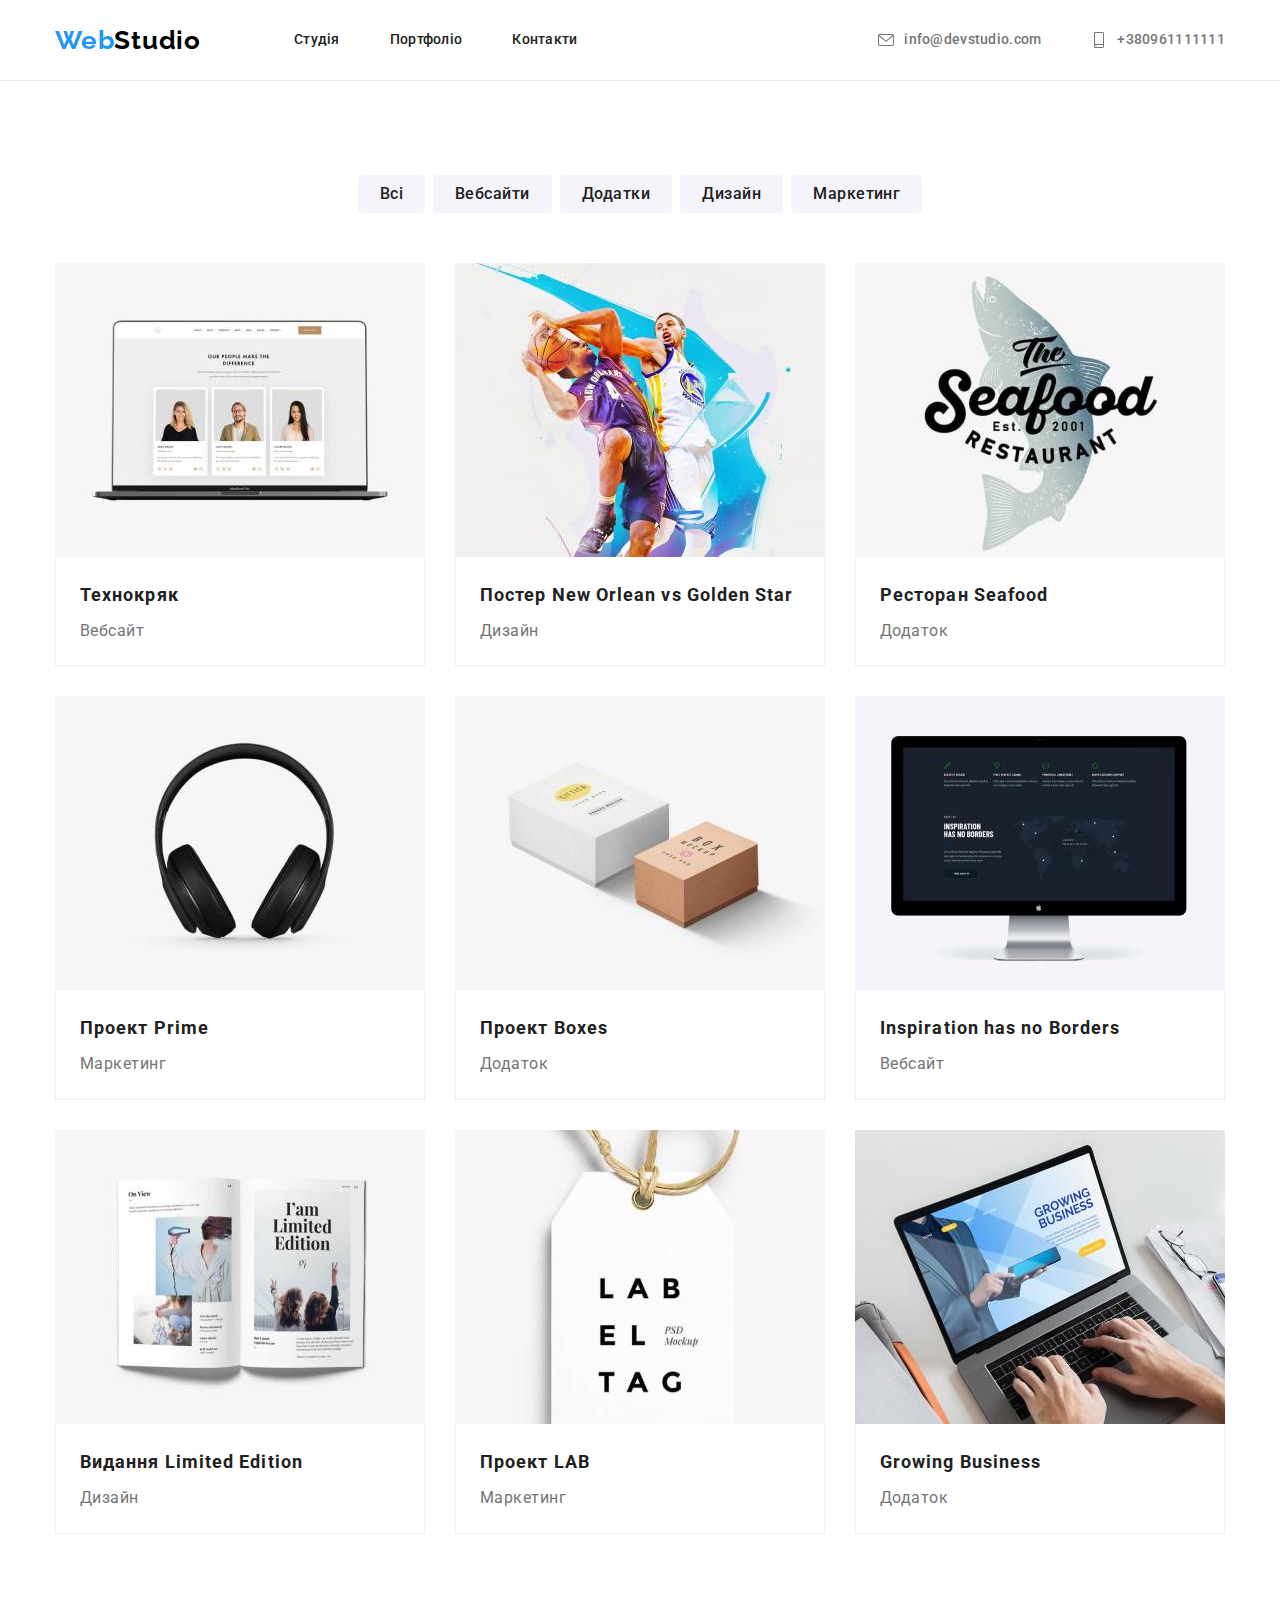
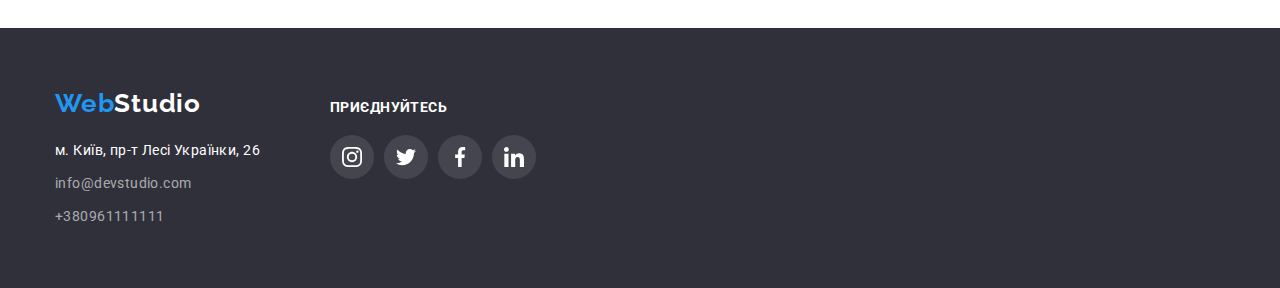
==== portfolio.html @ 430ec13f "css" ====
<!DOCTYPE html>
  <html lang="en">

  <head>
     <meta charset="UTF-8">
     <meta http-equiv="X-UA-Compatible" content="IE=edge">
     <meta name="viewport" content="width=device-width, initial-scale=1.0">
     <title>Document</title>
     <link rel="preconnect" href="https://fonts.googleapis.com">
     <link rel="preconnect" href="https://fonts.gstatic.com" crossorigin>
     <link href="https://fonts.googleapis.com/css2?family=Raleway:wght@700&family=Roboto:wght@400;500;700;900&display=swap"
        rel="stylesheet">
     <link rel="stylesheet" href="./css/modern-normalize.css">
     <link rel="stylesheet" href="./css/styles.css">
  </head>

  <body>
     <header class="header">
      <div class="container">
             <div class="header-page">
                 <a href="" lang="en" class="header-logo link"><span class="header-logo-web">Web</span>Studio</a>
                 <nav class="header-menu">
                     <ul class="header-list list">
                         <li class="header-item"><a href="./index.html" class="header-list-link link">Студія</a></li>
                         <li class="header-item"><a href="./portfolio.html" class="header-list-link link current">Портфоліо</a></li>
                         <li class="header-item"><a href="" class="header-list-link link">Контакти</a></li>
                     </ul>
                 </nav>
                 <ul class="header-contacts list">
                     <li class="header-contacts-item"><a href="mailto:info@devstudio.com" class="header-contacts-link link">
                         <svg class="contacts-icon" width="16" height="16">
                             <use href="./images/icons.svg#icon-envelope">
                             </use>
                         </svg>info@devstudio.com</a>
                     </li>
                     <li class="header-contacts-item"><a href="tel:+380961111111" class="header-contacts-link link">
                         <svg class="contacts-icon" width="16" height="16">
                             <use href="./images/icons.svg#icon-smartphone">
                             </use>
                          </svg>+380961111111</a>
                     </li>
                 </ul>
             </div>
         </div>
     </header>
     <main>
         <section class="menu section">
             <div class="container">
                 <h1 class="visually-hidden">Портфоліо</h1>
                 <ul class="menu-list list">
                     <li class="menu-item">
                         <button type="button" class="menu-button">Всі</button>
                     </li>
                     <li class="menu-item">
                         <button type="button" class="menu-button">Вебсайти</button>
                     </li>
                     <li class="menu-item">
                         <button type="button" class="menu-button">Додатки</button>
                     </li>
                     <li class="menu-item">
                         <button type="button" class="menu-button">Дизайн</button>
                     </li>
                     <li class="menu-item">
                         <button type="button" class="menu-button" >Маркетинг</button>
                     </li>
                 </ul>
                 <ul class="project-list list">
                     <li class="project-item">
                         <a href="" class="project-link link">
                             <img src="./images/project-1.jpg" alt="laptop" width="370" height="294">
                             <div class="project">
                                 <h2 class="project-title">Технокряк</h2>
                                 <p class="project-text">Вебсайт</p>
                             </div>
                         </a>
                     </li>
                     <li class="project-item">
                         <a href="" class="project-link link">
                             <img src="./images/project-2.jpg" alt="basketball" width="370" height="294">
                             <div class="project">
                                 <h2 class="project-title">Постер New Orlean vs Golden Star</h2>
                                 <p class="project-text">Дизайн</p>
                             </div>
                         </a>
                     </li>
                     <li class="project-item">
                         <a href="" class="project-link link">
                             <img src="./images/project-3.jpg" alt="restaurant" width="370" height="294">
                             <div class="project">
                                 <h2 class="project-title">Ресторан Seafood</h2>
                                 <p class="project-text" >Додаток</p>
                             </div>
                         </a>
                     </li>
                     <li class="project-item">
                         <a href="" class="project-link link">
                             <img src="./images/project-4.jpg" alt="headphones" width="370" height="294">
                             <div class="project">
                                 <h2 class="project-title">Проект Prime</h2>
                                 <p class="project-text">Маркетинг</p>
                             </div>
                         </a>
                     </li>
                     <li class="project-item">
                         <a href="" class="project-link link">
                             <img src="./images/project-5.jpg" alt="boxes" width="370" height="294" >
                             <div class="project">
                                 <h2 class="project-title">Проект Boxes</h2>
                                 <p class="project-text">Додаток</p>
                             </div>
                         </a>
                     </li>
                     <li class="project-item">
                         <a href="" class="project-link link">
                             <img src="./images/project-6.jpg" alt="monitor" width="370" height="294">
                             <div class="project">
                                 <h2 class="project-title">Inspiration has no Borders</h2>
                                 <p class="project-text">Вебсайт</p>
                             </div>
                         </a>
                     </li>
                     <li class="project-item">
                         <a href="" class="project-link link">
                             <img src="./images/project-7.jpg" alt="magazine" width="370" height="294">
                             <div class="project">
                                 <h2 class="project-title">Видання Limited Edition</h2>
                                 <p class="project-text">Дизайн</p>
                             </div>
                         </a>
                     </li>
                     <li class="project-item">
                         <a href="" class="project-link link">
                             <img src="./images/project-8.jpg" alt="label" width="370" height="294">
                             <div class="project">
                                 <h2 class="project-title">Проект LAB</h2>
                                 <p class="project-text">Маркетинг</p>
                             </div>
                         </a>
                     </li>
                     <li class="project-item">
                         <a href="" class="project-link link">
                             <img src="./images/project-9.jpg" alt="notebook" width="370" height="294">
                             <div class="project">
                                 <h2 class="project-title">Growing Business</h2>
                                 <p class="project-text">Додаток</p>
                             </div>
                         </a>
                     </li>
                 </ul>
             </div>
         </section>
     </main>
     <footer class="footer">
         <div class="footer-conteiner container">
             <div class="footer-contacts">
                 <a href="" lang="en" class="footer-logo link"><span class="footer-logo-web">Web</span>Studio</a>
                 <address class="footer-address">
                     <ul class="footer-list list">
                         <li class="footer-item"><a href="https://goo.gl/maps/8GafERsCBCAU4Xty7" target="_blank"
                           rel="noopener noreferrer nofollow" class="footer-address-link link">м. Київ, пр-т Лесі Українки,
                           26</a></li>
                         <li class="footer-item"><a href="mailto:info@devstudio.com"
                           class="footer-mail-link link">info@devstudio.com</a></li>
                         <li class="footer-item"><a href="tel:+380961111111" class="footer-tel-link link">+380961111111</a></li>
                     </ul>
                 </address>
             </div>
             <div class="footer-soc">
                 <p class="pre-footer-soc">приєднуйтесь</p>
                 <ul class="footer-soc-list list">
                     <li class="footer-soc-item">
                         <a href="" class="footer-soc-link link">
                             <svg class="footer-soc-icon" width="20" height="20">
                                 <use href="./images/icons.svg#icon-instagram">
                                 </use>
                             </svg>
                         </a>
                     </li>
                     <li class="footer-soc-item">
                         <a href="" class="footer-soc-link link">
                             <svg class="footer-soc-icon" width="20" height="20">
                                 <use href="./images/icons.svg#icon-twitter">
                                 </use>
                             </svg>
                         </a>
                     </li>
                     <li class="footer-soc-item">
                         <a href="" class="footer-soc-link link">
                             <svg class="footer-soc-icon" width="20" height="20">
                                 <use href="./images/icons.svg#icon-facebook">
                                 </use>
                             </svg>
                         </a>
                     </li>
                     <li class="footer-soc-item">
                         <a href="" class="footer-soc-link link">
                             <svg class="footer-soc-icon" width="20" height="20">
                                 <use href="./images/icons.svg#icon-linkedin">
                                 </use>
                             </svg>
                         </a>
                     </li>
                 </ul>
             </div>
         </div>
     </footer>
  </body>
  </html>
---- css/styles.css ----
:root {
  --accent-color: #2196F3;
  --first-text-color: #212121;
  --second-text-color: #757575;
  --first-color: #FFFFFF;
}

p {
    margin: 0;
}

h1,
h2,
h3,
h4,
h5,
h6 {
    margin: 0;
}

ul {
    padding: 0;
    margin: 0;
}

body {
   font-family: 'Roboto', sans-serif;
   color: var(--first-text-color);
}

img {
    display: block;
    max-width: 100%;
    height: auto;
}

.list {
    list-style: none;
}

.link {
    display: block;
    text-decoration: none;
}

.container {
    width: 1200px;
    margin-right: auto;
    margin-left: auto;
    padding-right: 15px;
    padding-left: 15px;
}

.section {
    padding: 94px 0;
}

.project {
    padding: 20px 24px;
}

.current {
    color: #2196F3;
   
}

.visually-hidden {
    position: absolute;
    width: 1px;
    height: 1px;
    margin: -1px;
    border: 0;
    padding: 0;
    white-space: nowrap;
    clip-path: inset(100%);
    clip: rect(0 0 0 0);
    overflow: hidden;
}

.header {
    border-bottom: 1px solid #ECECEC;
    background: var(--first-color);
}

.header-page {
    display: flex;
    align-items: center;
}

.header-logo {
    padding: 0;
    margin-right: 93px;

    font-family: 'Raleway';
    font-weight: 700;
    font-size: 26px;
    line-height: 1.19;
    letter-spacing: 0.03em;
    color: #000000;
}

.header-logo-web {
    font-family: 'Raleway';
    font-weight: 700;
    font-size: 26px;
    line-height: 1.19;
    letter-spacing: 0.03em;
    color: var(--accent-color);
}

.header-list {
    display: flex;
    justify-content: space-between;
    margin: 0;
    list-style: none;
}

.header-item {
    position: relative;
    margin-right: 50px;
}

.header-item:last-child {
    margin-right: 0;
}

.header-list-link {
    padding: 32px 0;
    font-weight: 500;
    font-size: 14px;
    line-height: 1.14;
    letter-spacing: 0.02em;
    color: var(--first-text-color);
}

.header-list-link:hover,
.header-list-link:focus {
    color: var(--accent-color);
}

.header-list-link::after .current{
    position: absolute;
    content:"";
    bottom: 0;
    left: 0;
    width: 100%;
    height: 4px;
    background: #2196F3;
    border-radius: 2px;
}

.header-contacts {
    display: flex;
    margin-left: auto;
}

.header-contacts-item {
    margin-right: 50px;
}

.header-contacts-item:last-child {
    margin-right: 0;
}

.header-contacts-link {
    display: flex;
    align-items: center;
    padding: 32px 0;
    font-weight: 500;
    font-size: 14px;
    line-height: 1.14;
    letter-spacing: 0.02em;
    color: var(--second-text-color);
}

.header-contacts-link:hover,
.header-contacts-link:focus {
    color: var(--accent-color);
}

.contacts-icon {
    margin-right: 10px;
    fill: currentColor;
}

.hero {
    max-width: 1600px;
    padding-top: 200px;
    padding-bottom: 200px;
    margin: 0 auto;
    background-color: #2F303A;
    background-image: linear-gradient(rgba(47, 48, 58, 0.4), rgba(47, 48, 58, 0.4)), url(../images/hero-bg.jpg);
    background-repeat: no-repeat;
    background-position: center;
    background-size: cover;
}

.hero-title {
    width: 601px;
    margin-right: auto;
    margin-left: auto;

    font-weight: 900;
    font-size: 44px;
    line-height: 1.36;
    text-align: center;
    letter-spacing: 0.06em;
    text-transform: uppercase;
    color: var(--first-color);
}

.hero-button {
    display: block;
    padding: 10px 32px;
    margin-top: 30px;
    margin-right: auto;
    margin-left: auto;

    font-weight: 700;
    font-size: 16px;
    line-height: 30px;
    
    text-align: center;
    letter-spacing: 0.06em;
    color: var(--first-color);

    background: var(--accent-color);
    box-shadow: 0px 4px 4px rgba(0, 0, 0, 0.15);
    border-radius: 4px;
    border: none;
       
    cursor: pointer;
}

.hero-button:hover,
.hero-button:focus {
    display: block;
    padding: 10px 32px;
    margin-top: 30px;
    margin-right: auto;
    margin-left: auto;

    font-weight: 700;
    font-size: 16px;
    line-height: 30px;
    
    text-align: center;
    letter-spacing: 0.06em;
    color: var(--first-color);

    background: #188CE8;
    box-shadow: 0px 4px 4px rgba(0, 0, 0, 0.15);
    border-radius: 4px;

    cursor: pointer;
}

.about-list {
    display: flex;
    justify-content: center;
    align-items: flex-start;
    gap: 30px;
}

.about-picture {
    display: flex;
    justify-content: center;
    align-items: flex-start;
    width: 270px;
    height: 120px;
    margin-bottom: 30px;
    background: #F5F4FA;
    border-radius: 4px;
}

.about-picture-icon {
    fill: currentColor;
}

.about-title {
    margin-bottom: 10px;
    font-weight: 700;
    font-size: 14px;
    line-height: 1.14;
    letter-spacing: 0.03em;
    text-transform: uppercase;
    color: var(--first-text-color);
}

.about-text {
    font-size: 14px;
    line-height: 1.7;
    letter-spacing: 0.03em;
    color: var(--second-text-color);
}

.box {
    padding-top: 0;
}

.box-title {
    margin-right: auto;
    margin-bottom: 50px;
    margin-left: auto;
    font-weight: 700;
    font-size: 36px;
    line-height: 1.16;
    text-align: center;
    letter-spacing: 0.03em;
    color: var(--first-text-color);
}

.box-list {
    display: flex;
    gap: 30px;
}

.box-thumb {
    position: relative;
}

.box-label {
    position: absolute;
    bottom: 0;
    left: 0;
    width: 100%;
    min-height: 70px;
    padding-top: 27px;
    padding-bottom: 27px;
    
    font-weight: 700;
    font-size: 14px;
    line-height: 1.14;
    text-align: center;
    letter-spacing: 0.03em;
    text-transform: uppercase;
    color: #FFFFFF;
    background: rgba(47, 48, 58, 0.8);
}

.subject {
    background: #F5F4FA;
}

.subject-main {
    margin-right: auto;
    margin-bottom: 50px;
    margin-left: auto;
    font-weight: 700;
    font-size: 36px;
    line-height: 1.16;
    text-align: center;
    letter-spacing: 0.03em;
    color: var(--first-text-color);
}

.subject-list {
    display: flex;
    gap: 30px;
}

.subject-item {
    background: var(--first-color);
    box-shadow: 0px 1px 3px rgba(0, 0, 0, 0.12), 0px 1px 1px rgba(0, 0, 0, 0.14), 0px 2px 1px rgba(0, 0, 0, 0.2);
    border-radius: 0px 0px 4px 4px;
}

.subject-content {
    padding-top: 30px;
    padding-bottom: 30px;
}

.subject-title {
    margin-bottom: 10px;
    font-weight: 500;
    font-size: 16px;
    line-height: 1.18;
    text-align: center;
    letter-spacing: 0.03em;
    color: var(--first-text-color);
}

.subject-text {
    margin-bottom: 16px;
    font-size: 16px;
    line-height: 1.18;
    text-align: center;
    letter-spacing: 0.03em;
    color: var(--second-text-color);
}

.subject-soc-list {
    display: flex;
    justify-content: center;
    gap: 10px;
}

.subject-soc-link {
    width: 44px;
    height: 44px;
    border-radius: 50%;
    color: #AFB1B8;
    background-color: var(--first-color);
    display: flex;
    align-items: center;
    justify-content: center;
}

.subject-soc-link:hover,
.subject-soc-link:focus {
    width: 44px;
    height: 44px;
    border-radius: 50%;
    color: var(--first-color);
    background-color: var(--accent-color);
    display: flex;
    align-items: center;
    justify-content: center;
}

.subject-soc-icon {
    fill: currentColor;
}

.clients-title {
    margin-right: auto;
    margin-bottom: 50px;
    margin-left: auto;
    font-weight: 700;
    font-size: 36px;
    line-height: 1.16;
    text-align: center;
    letter-spacing: 0.03em;
    color: var(--first-text-color);
}

.clients-list {
    display: flex;
    justify-content: space-between;
    gap: 30px;
}

.clients-link {
    display: flex;
    align-items: center;
    justify-content: center;
    width: 170px;
    height: 92px;
    border: 1px solid #AFB1B8;
    border-radius: 4px;
    color: #AFB1B8;
}

.clients-link:hover,
.clients-link:focus {
    width: 170px;
    height: 92px;
    border: 1px solid var(--accent-color);
    border-radius: 4px;
    color: var(--accent-color);
    display: flex;
    align-items: center;
    justify-content: center;
}

.clients-icon {
    fill: currentColor;
}

.footer {
    padding-top: 60px;
    padding-bottom: 60px;
    background: #2F303A;
}

.footer-conteiner {
    display: flex;
    align-items: baseline;
}

.footer-contacts {
    margin-right: 70px;
}

.footer-logo {
    padding: 0;
    margin-bottom: 20px;
    font-family: 'Raleway';
    font-weight: 700;
    font-size: 26px;
    line-height: 1.19;
    letter-spacing: 0.03em;
    color: var(--first-color);
}

.footer-logo-web {
    font-family: 'Raleway';
    font-weight: 700;
    font-size: 26px;
    line-height: 1.19;
    letter-spacing: 0.03em;
    color: var(--accent-color);
}

.footer-address {
    font-style: normal;
}

.footer-item {
    margin-bottom: 9px;
}

.footer-item:last-child {
    margin-bottom: 0;
}

.footer-address-link {
    padding: 0;
    font-size: 14px;
    line-height: 1.7;
    letter-spacing: 0.03em;
    color: var(--first-color);
}

.footer-address-link:hover,
.footer-address-link:focus {
    color: var(--accent-color);
}

.footer-mail-link {
    padding: 0;
    font-size: 14px;
    line-height: 1.7;
    letter-spacing: 0.03em;
    color: rgba(255, 255, 255, 0.6);
}

.footer-mail-link:hover,
.footer-mail-link:focus {
    color: var(--accent-color);
}

.footer-tel-link {
    padding: 0;
    font-size: 14px;
    line-height: 1.7;
    letter-spacing: 0.03em;
    color: rgba(255, 255, 255, 0.6);
}

.footer-tel-link:hover,
.footer-tel-link:focus {
    color: var(--accent-color);
}

.pre-footer-soc {
    margin-bottom: 20px;
    font-weight: 700;
    font-size: 14px;
    line-height: 16px;
    letter-spacing: 0.03em;
    text-transform: uppercase;
    color: var(--first-color);
}

.footer-soc-list {
    display: flex;
    justify-content: center;
    gap: 10px;
}

.footer-soc-link {
    display: flex;
    align-items: center;
    justify-content: center;
    width: 44px;
    height: 44px;
    border-radius: 50%;
    color: var(--first-color);
    background-color: rgba(255, 255, 255, 0.1);
}

.footer-soc-link:hover,
.footer-soc-link:focus {
    display: flex;
    align-items: center;
    justify-content: center;
    width: 44px;
    height: 44px;
    border-radius: 50%;
    color: var(--first-color);
    background-color: var(--accent-color);
}

.footer-soc-icon {
    fill: currentColor;
}

.menu-list {
    display: flex;
    justify-content: center;
    gap: 8px;
    margin-bottom: 50px;
}

.menu-button {
    display: flex;
    padding: 6px 22px;
    font-weight: 500;
    font-size: 16px;
    line-height: 1.6;
    text-align: center;
    letter-spacing: 0.03em;
    color: var(--first-text-color);

    background: #F5F4FA;
    border-radius: 4px;
    border: none;

    cursor: pointer;
}

.menu-button:hover,
.menu-button:focus {
    display: flex;
    padding: 6px 22px;
    font-weight: 500;
    font-size: 16px;
    line-height: 1.6;
    text-align: center;
    letter-spacing: 0.03em;
    color: var(--first-color);

    background: var(--accent-color);
    box-shadow: 0px 3px 1px rgba(0, 0, 0, 0.1), 0px 1px 2px rgba(0, 0, 0, 0.08), 0px 2px 2px rgba(0, 0, 0, 0.12);
    border-radius: 4px;
    border: none;
}

.project-list {
    display: flex;
    flex-wrap: wrap;
    gap: 30px;
}

.project-link:hover,
.project-link:focus {
    box-shadow: 0px 1px 1px rgba(0, 0, 0, 0.12), 0px 4px 4px rgba(0, 0, 0, 0.06),
    1px 4px 6px rgba(0, 0, 0, 0.16);
}

.project {
    border: 1px solid #EEEEEE;
    border-top: none;
}

.project-title {
    margin-bottom: 4px;
    font-weight: 700;
    font-size: 18px;
    line-height: 2;
    letter-spacing: 0.06em;
    color: var(--first-text-color);
}

.project-text {
    font-size: 16px;
    line-height: 1.8;
    letter-spacing: 0.03em;
    color: var(--second-text-color);
}
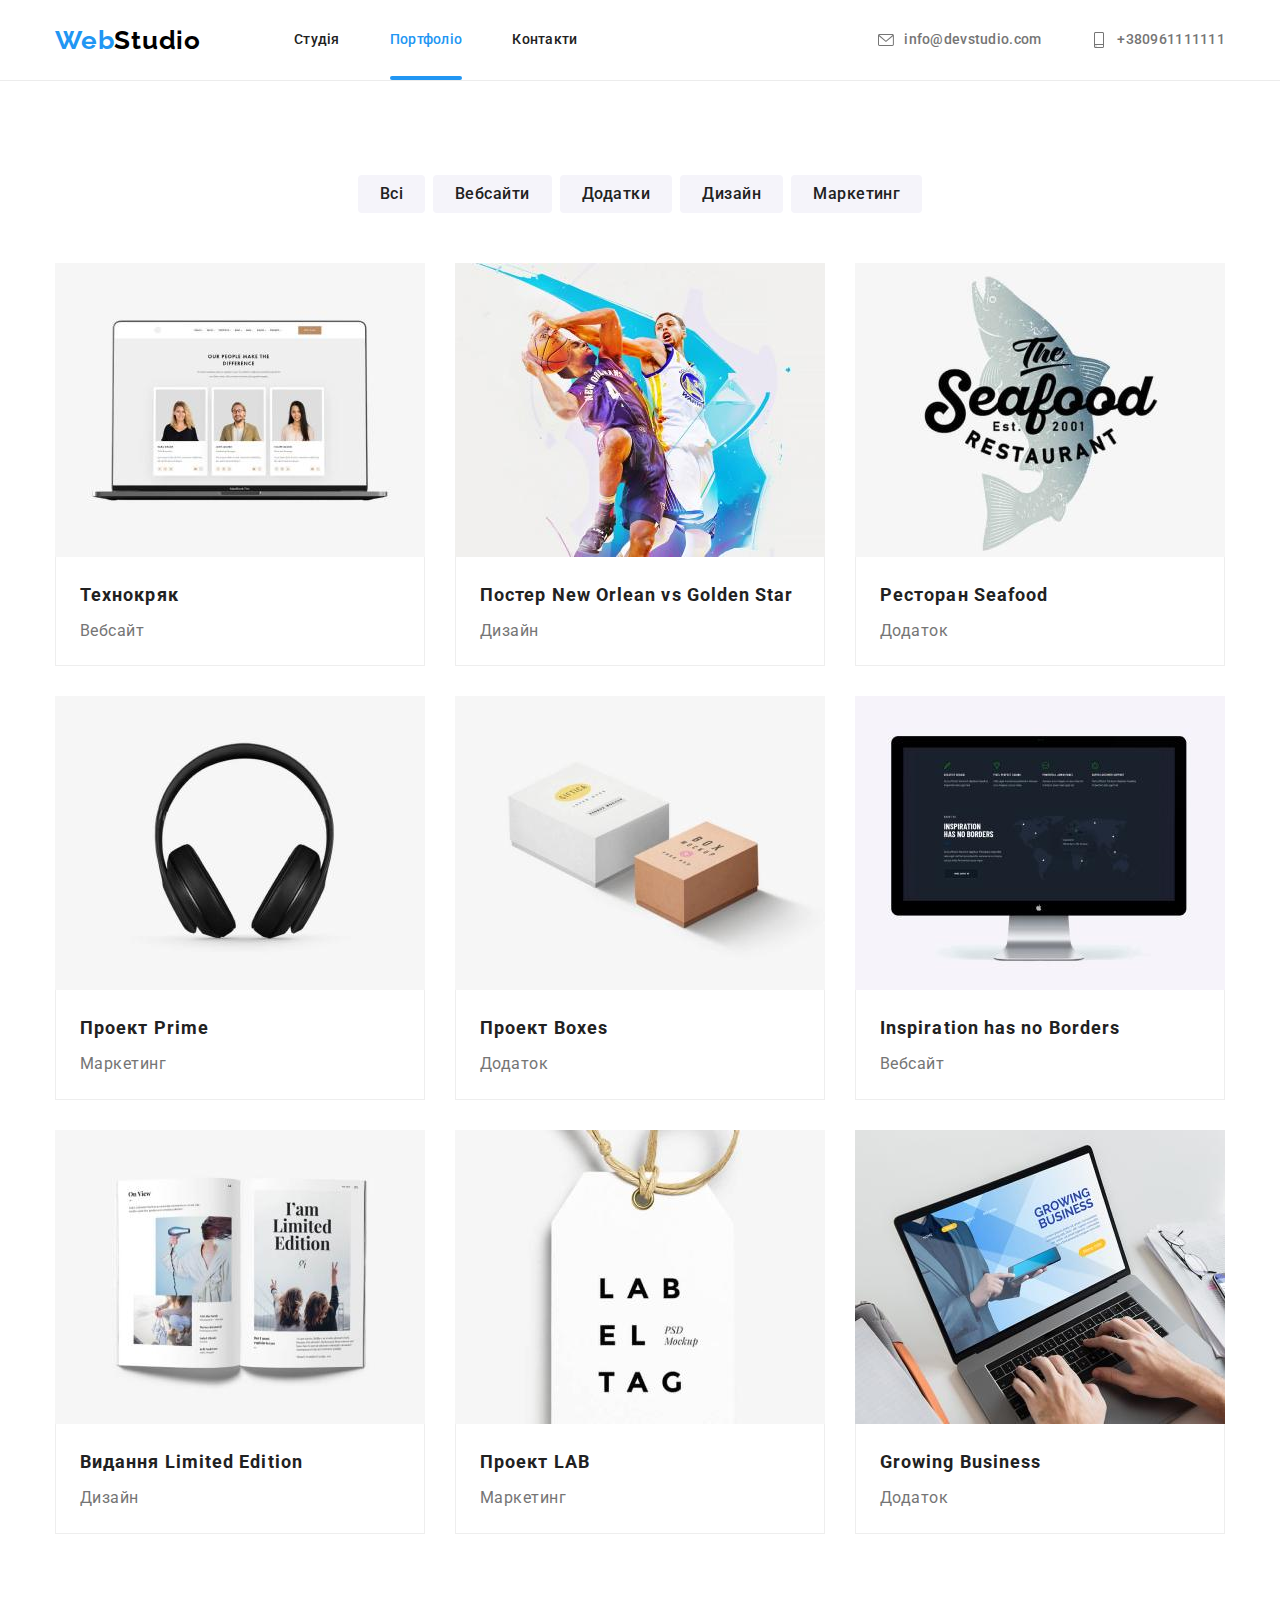
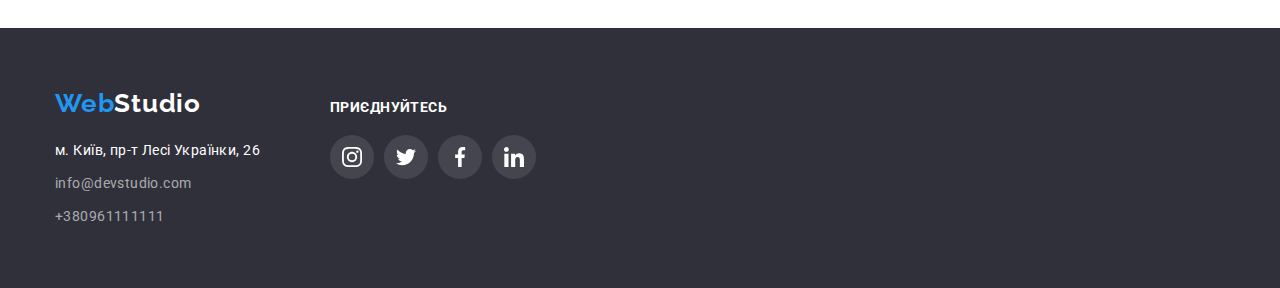
==== commit 48cd616d: "position" ====
--- a/portfolio.html
+++ b/portfolio.html
@@ -67,7 +67,10 @@
                  <ul class="project-list list">
                      <li class="project-item">
                          <a href="" class="project-link link">
+                             <div class="project-top-wrap">
                              <img src="./images/project-1.jpg" alt="laptop" width="370" height="294">
+                             <p class="project-top-text">Ресурс пропонує комплексні пропозиції з різним рівнем функціоналу та сервісів. Все це дозволить відвідувачу отримати вичерпні відомості про компанію чи приватну особу.</p>
+                             </div>
                              <div class="project">
                                  <h2 class="project-title">Технокряк</h2>
                                  <p class="project-text">Вебсайт</p>
--- a/css/styles.css
+++ b/css/styles.css
@@ -60,8 +60,8 @@
 }
 
 .current {
-    color: #2196F3;
-   
+   position: relative;
+   color: var(--accent-color);
 }
 
 .visually-hidden {
@@ -116,7 +116,6 @@
 }
 
 .header-item {
-    position: relative;
     margin-right: 50px;
 }
 
@@ -131,6 +130,7 @@
     line-height: 1.14;
     letter-spacing: 0.02em;
     color: var(--first-text-color);
+    transition: color 250ms cubic-bezier(0.4, 0, 0.2, 1);
 }
 
 .header-list-link:hover,
@@ -138,14 +138,18 @@
     color: var(--accent-color);
 }
 
-.header-list-link::after .current{
+.header-list-link.current {
+    color: var(--accent-color);
+}
+
+.header-list-link.current::after {
     position: absolute;
     content:"";
     bottom: 0;
     left: 0;
     width: 100%;
     height: 4px;
-    background: #2196F3;
+    background: var(--accent-color);
     border-radius: 2px;
 }
 
@@ -171,6 +175,7 @@
     line-height: 1.14;
     letter-spacing: 0.02em;
     color: var(--second-text-color);
+    transition: color 250ms cubic-bezier(0.4, 0, 0.2, 1);
 }
 
 .header-contacts-link:hover,
@@ -215,44 +220,23 @@
     margin-top: 30px;
     margin-right: auto;
     margin-left: auto;
-
     font-weight: 700;
     font-size: 16px;
     line-height: 30px;
-    
     text-align: center;
     letter-spacing: 0.06em;
     color: var(--first-color);
-
-    background: var(--accent-color);
+    background-color: var(--accent-color);
     box-shadow: 0px 4px 4px rgba(0, 0, 0, 0.15);
     border-radius: 4px;
     border: none;
-       
     cursor: pointer;
+    transition: background-color 250ms cubic-bezier(0.4, 0, 0.2, 1);
 }
 
 .hero-button:hover,
 .hero-button:focus {
-    display: block;
-    padding: 10px 32px;
-    margin-top: 30px;
-    margin-right: auto;
-    margin-left: auto;
-
-    font-weight: 700;
-    font-size: 16px;
-    line-height: 30px;
-    
-    text-align: center;
-    letter-spacing: 0.06em;
-    color: var(--first-color);
-
-    background: #188CE8;
-    box-shadow: 0px 4px 4px rgba(0, 0, 0, 0.15);
-    border-radius: 4px;
-
-    cursor: pointer;
+    background-color: #188CE8;
 }
 
 .about-list {
@@ -396,26 +380,21 @@
 }
 
 .subject-soc-link {
+    display: flex;
+    align-items: center;
+    justify-content: center;
     width: 44px;
     height: 44px;
     border-radius: 50%;
     color: #AFB1B8;
     background-color: var(--first-color);
-    display: flex;
-    align-items: center;
-    justify-content: center;
+    transition: color 250ms cubic-bezier(0.4, 0, 0.2, 1), background-color 250ms cubic-bezier(0.4, 0, 0.2, 1);
 }
 
 .subject-soc-link:hover,
 .subject-soc-link:focus {
-    width: 44px;
-    height: 44px;
-    border-radius: 50%;
     color: var(--first-color);
     background-color: var(--accent-color);
-    display: flex;
-    align-items: center;
-    justify-content: center;
 }
 
 .subject-soc-icon {
@@ -449,18 +428,13 @@
     border: 1px solid #AFB1B8;
     border-radius: 4px;
     color: #AFB1B8;
+    transition: border 250ms cubic-bezier(0.4, 0, 0.2, 1), color 250ms cubic-bezier(0.4, 0, 0.2, 1);
 }
 
 .clients-link:hover,
 .clients-link:focus {
-    width: 170px;
-    height: 92px;
     border: 1px solid var(--accent-color);
-    border-radius: 4px;
-    color: var(--accent-color);
-    display: flex;
-    align-items: center;
-    justify-content: center;
+    color: var(--accent-color);
 }
 
 .clients-icon {
@@ -520,6 +494,7 @@
     line-height: 1.7;
     letter-spacing: 0.03em;
     color: var(--first-color);
+    transition: color 250ms cubic-bezier(0.4, 0, 0.2, 1);
 }
 
 .footer-address-link:hover,
@@ -533,6 +508,7 @@
     line-height: 1.7;
     letter-spacing: 0.03em;
     color: rgba(255, 255, 255, 0.6);
+    transition: color 250ms cubic-bezier(0.4, 0, 0.2, 1);
 }
 
 .footer-mail-link:hover,
@@ -546,6 +522,7 @@
     line-height: 1.7;
     letter-spacing: 0.03em;
     color: rgba(255, 255, 255, 0.6);
+    transition: color 250ms cubic-bezier(0.4, 0, 0.2, 1);
 }
 
 .footer-tel-link:hover,
@@ -576,18 +553,13 @@
     width: 44px;
     height: 44px;
     border-radius: 50%;
-    color: var(--first-color);
     background-color: rgba(255, 255, 255, 0.1);
+    color: var(--first-color);
+    transition: color 250ms cubic-bezier(0.4, 0, 0.2, 1), background-color 250ms cubic-bezier(0.4, 0, 0.2, 1);
 }
 
 .footer-soc-link:hover,
 .footer-soc-link:focus {
-    display: flex;
-    align-items: center;
-    justify-content: center;
-    width: 44px;
-    height: 44px;
-    border-radius: 50%;
     color: var(--first-color);
     background-color: var(--accent-color);
 }
@@ -612,35 +584,32 @@
     text-align: center;
     letter-spacing: 0.03em;
     color: var(--first-text-color);
-
-    background: #F5F4FA;
+    background-color: #F5F4FA;
     border-radius: 4px;
     border: none;
-
     cursor: pointer;
+    transition: color 250ms cubic-bezier(0.4, 0, 0.2, 1), background-color 250ms cubic-bezier(0.4, 0, 0.2, 1), box-shadow 250ms cubic-bezier(0.4, 0, 0.2, 1);
 }
 
 .menu-button:hover,
 .menu-button:focus {
-    display: flex;
-    padding: 6px 22px;
-    font-weight: 500;
-    font-size: 16px;
-    line-height: 1.6;
-    text-align: center;
-    letter-spacing: 0.03em;
-    color: var(--first-color);
-
-    background: var(--accent-color);
+    color: var(--first-color);
+    background-color: var(--accent-color);
     box-shadow: 0px 3px 1px rgba(0, 0, 0, 0.1), 0px 1px 2px rgba(0, 0, 0, 0.08), 0px 2px 2px rgba(0, 0, 0, 0.12);
-    border-radius: 4px;
-    border: none;
 }
 
 .project-list {
     display: flex;
     flex-wrap: wrap;
     gap: 30px;
+}
+
+.project-item:hover .project-top-text {
+    transform: translateY(0);
+}
+
+.project-link {
+    transition: box-shadow 250ms cubic-bezier(0.4, 0, 0.2, 1);
 }
 
 .project-link:hover,
@@ -649,6 +618,27 @@
     1px 4px 6px rgba(0, 0, 0, 0.16);
 }
 
+.project-top-wrap {
+    position: relative;
+    overflow: hidden;
+}
+
+.project-top-text {
+    position: absolute;
+    top: 0;
+    left: 0;
+    height: 100%;
+    padding: 63px 24px;
+    font-weight: 400;
+    font-size: 18px;
+    line-height: 1.56;
+    letter-spacing: 0.03em;
+    color: var(--first-color);
+    background: rgba(33, 150, 243, 0.9);
+    transform: translateY(100%);
+    transition: transform 250ms cubic-bezier(0.4, 0, 0.2, 1);
+}
+
 .project {
     border: 1px solid #EEEEEE;
     border-top: none;
